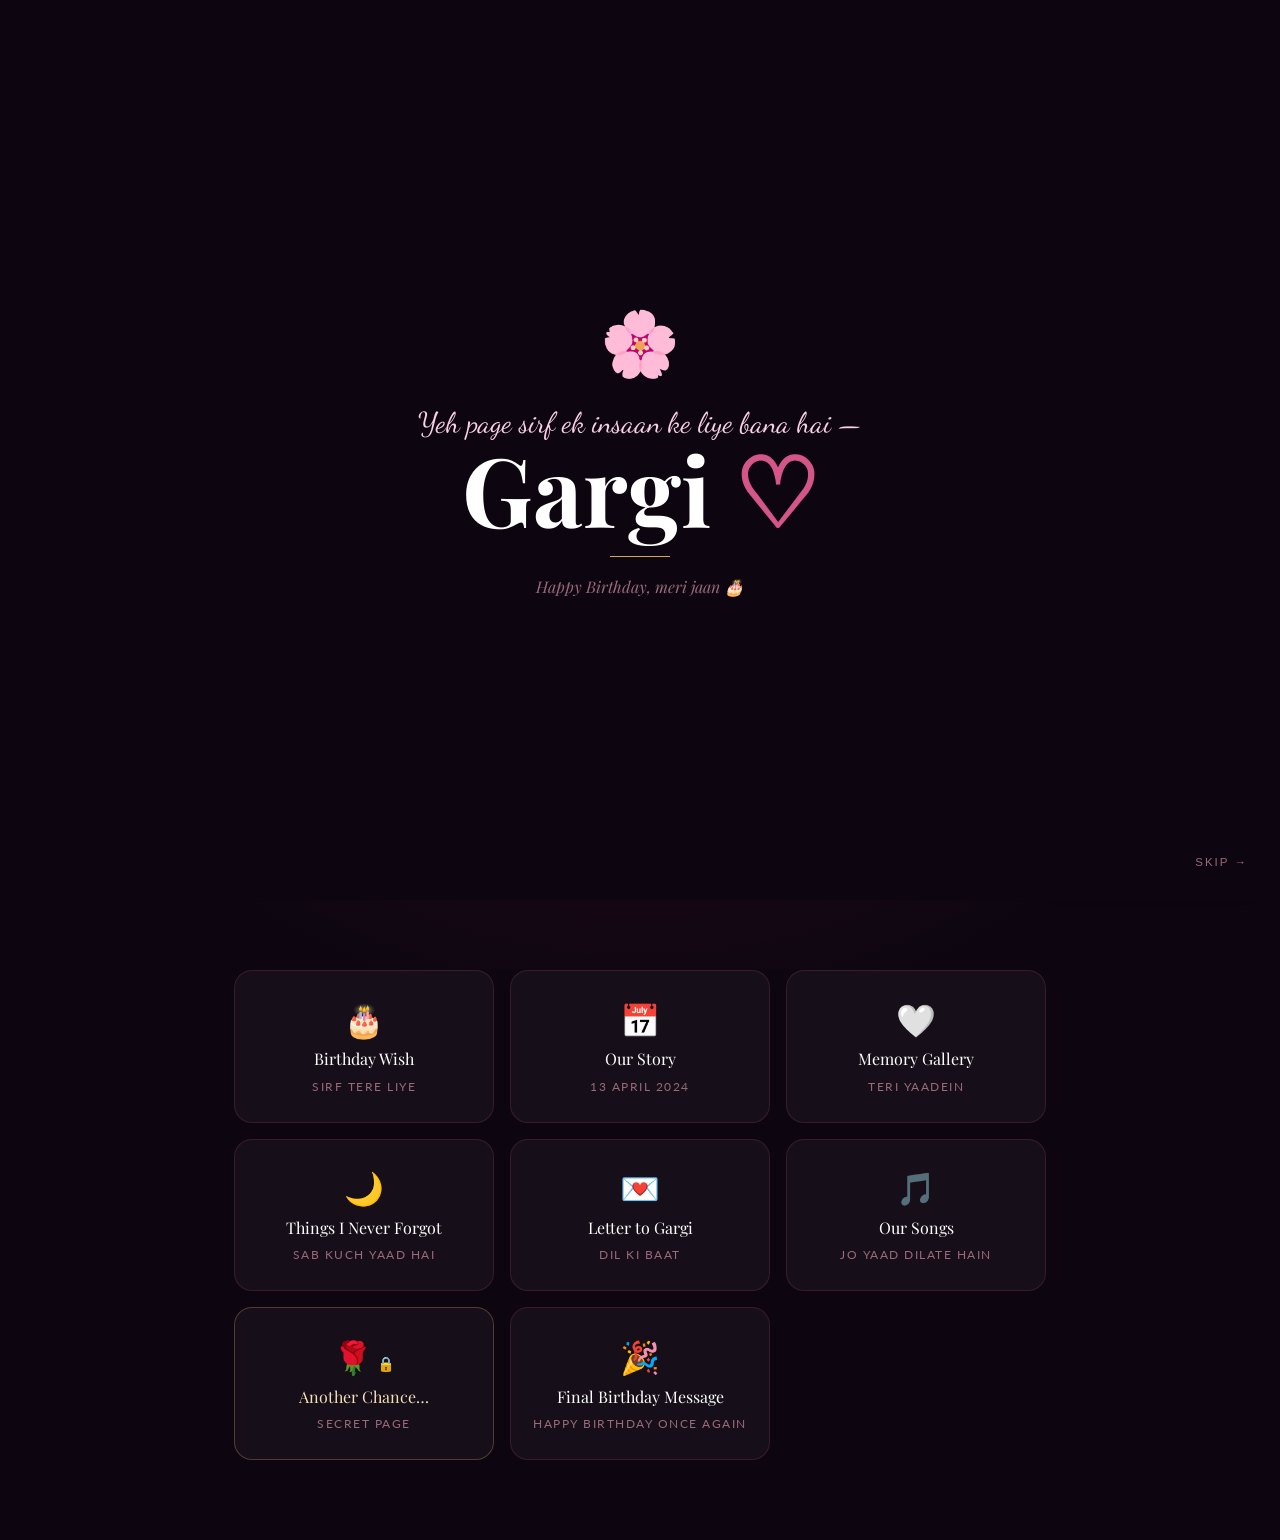
==== index.html @ 73958ab3 "Add files via upload" ====
<!DOCTYPE html>
<html lang="en">
<head>
<meta charset="UTF-8">
<meta name="viewport" content="width=device-width, initial-scale=1.0">
<script src="gate.js"></script>
<title>For Gargi 🌸</title>
<link rel="stylesheet" href="style.css">
<style>
/* ── INTRO SPLASH ── */
#intro {
  position: fixed; inset: 0; z-index: 9999;
  background: #0d0610;
  display: flex; flex-direction: column;
  align-items: center; justify-content: center;
  text-align: center;
  transition: opacity 0.8s ease;
}

#intro.hide { opacity: 0; pointer-events: none; }

.intro-emoji {
  font-size: 4rem;
  animation: float 2s ease-in-out infinite;
  display: block;
  margin-bottom: 1.5rem;
}

.intro-text {
  font-family: 'Dancing Script', cursive;
  font-size: clamp(1.2rem, 4vw, 1.8rem);
  color: var(--rose-light);
  opacity: 0;
  animation: fadeUp 1s 0.5s forwards;
}

.intro-name {
  font-family: 'Playfair Display', serif;
  font-size: clamp(3rem, 10vw, 6rem);
  color: #fff;
  line-height: 1;
  opacity: 0;
  animation: fadeUp 1s 1s forwards;
}

.intro-name em { color: var(--rose); font-style: normal; }

.intro-line {
  width: 60px; height: 1px;
  background: var(--gold);
  margin: 1.2rem auto;
  opacity: 0;
  animation: fadeUp 0.8s 1.5s forwards;
}

.intro-sub {
  font-family: 'Playfair Display', serif;
  font-style: italic;
  color: var(--text-muted);
  font-size: clamp(0.85rem, 2vw, 1rem);
  opacity: 0;
  animation: fadeUp 0.8s 1.8s forwards;
}

.intro-skip {
  position: absolute;
  bottom: 2rem; right: 2rem;
  font-size: 0.72rem;
  letter-spacing: 2px;
  text-transform: uppercase;
  color: var(--text-muted);
  cursor: pointer;
  opacity: 0;
  animation: fadeUp 0.8s 2s forwards;
  background: none; border: none;
  transition: color 0.2s;
}
.intro-skip:hover { color: var(--rose-light); }

/* ── HOME HERO ── */
#home-hero {
  min-height: 100vh;
  display: flex; flex-direction: column;
  align-items: center; justify-content: center;
  text-align: center;
  padding: 5rem 1.5rem 3rem;
  background: radial-gradient(ellipse at 50% 55%, #2a0a1c 0%, #0d0610 65%);
}

.hero-icon { font-size: 3.5rem; animation: float 3s ease-in-out infinite; margin-bottom: 1.2rem; display: block; }

.hero-tag {
  font-family: 'Dancing Script', cursive;
  color: var(--gold);
  font-size: 1.1rem;
  letter-spacing: 2px;
  margin-bottom: 0.4rem;
}

.hero-h1 {
  font-family: 'Playfair Display', serif;
  font-size: clamp(2.8rem, 8vw, 5.5rem);
  color: #fff;
  line-height: 1.1;
  margin-bottom: 0.5rem;
}

.hero-h1 span { color: var(--rose); }

.hero-p {
  font-family: 'Playfair Display', serif;
  font-style: italic;
  color: var(--text-muted);
  font-size: clamp(0.95rem, 2.2vw, 1.15rem);
  max-width: 440px;
  line-height: 1.8;
  margin: 0.8rem auto 2rem;
}

/* ── COUNTDOWN ── */
.countdown-wrap {
  margin: 0 auto 2.2rem;
  max-width: 460px;
}

.countdown-label {
  font-family: 'Dancing Script', cursive;
  color: var(--gold);
  font-size: 1.05rem;
  letter-spacing: 1px;
  margin-bottom: 0.9rem;
}

.countdown-grid {
  display: flex;
  justify-content: center;
  gap: 0.7rem;
  flex-wrap: wrap;
}

.cd-box {
  background: var(--card);
  border: 1px solid var(--border);
  border-radius: 16px;
  padding: 0.9rem 0.4rem;
  min-width: 72px;
  text-align: center;
  position: relative;
  overflow: hidden;
}

.cd-box::before {
  content: '';
  position: absolute; inset: 0;
  background: radial-gradient(circle at 50% 0%, rgba(212,168,90,0.12) 0%, transparent 70%);
}

.cd-num {
  font-family: 'Playfair Display', serif;
  font-size: clamp(1.6rem, 4.5vw, 2.1rem);
  color: var(--rose-light);
  line-height: 1;
  display: block;
  position: relative;
  font-variant-numeric: tabular-nums;
}

.cd-unit {
  font-size: 0.62rem;
  letter-spacing: 1.5px;
  text-transform: uppercase;
  color: var(--text-muted);
  display: block;
  margin-top: 0.35rem;
  position: relative;
}

.countdown-arrived {
  font-family: 'Playfair Display', serif;
  font-style: italic;
  color: var(--gold-light);
  font-size: 1.1rem;
  padding: 1rem;
}

@media (max-width: 480px) {
  .cd-box { min-width: 60px; padding: 0.7rem 0.3rem; }
}

/* ── MENU CARDS ── */
.menu-grid {
  display: grid;
  grid-template-columns: repeat(auto-fit, minmax(200px, 1fr));
  gap: 1rem;
  max-width: 860px;
  margin: 0 auto;
  padding: 0 1.5rem 5rem;
}

.menu-card {
  background: var(--card);
  border: 1px solid var(--border);
  border-radius: 18px;
  padding: 1.8rem 1.2rem;
  text-align: center;
  text-decoration: none;
  transition: transform 0.25s, background 0.25s, border-color 0.25s;
  display: flex; flex-direction: column;
  align-items: center; gap: 0.6rem;
  position: relative;
  overflow: hidden;
}

.menu-card::before {
  content: '';
  position: absolute; inset: 0;
  background: radial-gradient(circle at 50% 0%, rgba(212,85,138,0.15) 0%, transparent 65%);
  opacity: 0; transition: opacity 0.3s;
}

.menu-card:hover { transform: translateY(-5px); border-color: rgba(212,85,138,0.45); }
.menu-card:hover::before { opacity: 1; }

.menu-card .card-emoji { font-size: 2rem; display: block; }

.menu-card .card-title {
  font-family: 'Playfair Display', serif;
  font-size: 1rem;
  color: #fff;
  line-height: 1.3;
}

.menu-card .card-hint {
  font-size: 0.72rem;
  letter-spacing: 1.5px;
  text-transform: uppercase;
  color: var(--text-muted);
}

.menu-card.secret { border-color: rgba(212,168,90,0.3); }
.menu-card.secret .card-emoji::after { content: ' 🔒'; font-size: 0.9rem; }
.menu-card.secret .card-title { color: var(--gold-light); }
</style>
</head>
<body>

<!-- INTRO SPLASH -->
<div id="intro">
  <span class="intro-emoji">🌸</span>
  <p class="intro-text">Yeh page sirf ek insaan ke liye bana hai —</p>
  <h1 class="intro-name">Gargi <em>♡</em></h1>
  <div class="intro-line"></div>
  <p class="intro-sub">Happy Birthday, meri jaan 🎂</p>
  <button class="intro-skip" onclick="skipIntro()">Skip →</button>
</div>

<canvas id="petal-canvas"></canvas>
<canvas id="fireworks-canvas" style="position:fixed;inset:0;z-index:999;display:none;pointer-events:none;"></canvas>

<nav>
  <a class="nav-logo" href="index.html">G ♡</a>
  <ul class="nav-links">
    <li><a href="index.html">Home</a></li>
    <li><a href="birthday.html">Birthday 🎂</a></li>
    <li><a href="timeline.html">Our Story</a></li>
    <li><a href="memories.html">Memories</a></li>
    <li><a href="forgot.html">Never Forgot</a></li>
    <li><a href="letter.html">Letter 💌</a></li>
    <li><a href="songs.html">Our Songs 🎵</a></li>
    <li><a href="chance.html" class="locked">Another Chance</a></li>
    <li><a href="finale.html">Finale 🎉</a></li>
  </ul>
</nav>

<div class="page-wrap">
  <!-- HOME HERO -->
  <section id="home-hero">
    <span class="hero-icon">🌸</span>
    <p class="hero-tag">Sirf tere liye</p>
    <h1 class="hero-h1">Happy Birthday<br><span>Gargi</span> 🎂</h1>
    <p class="hero-p">"Kuch baatein kehne ke liye alfaaz nahi hote — toh maine yeh pura page bana diya. Sirf tere liye, Adi ki taraf se."</p>

    <div class="countdown-wrap" id="countdown-wrap">
      <p class="countdown-label">⏳ Teri birthday tak —</p>
      <div class="countdown-grid" id="countdown-grid">
        <div class="cd-box"><span class="cd-num" id="cd-days">--</span><span class="cd-unit">Days</span></div>
        <div class="cd-box"><span class="cd-num" id="cd-hours">--</span><span class="cd-unit">Hours</span></div>
        <div class="cd-box"><span class="cd-num" id="cd-mins">--</span><span class="cd-unit">Mins</span></div>
        <div class="cd-box"><span class="cd-num" id="cd-secs">--</span><span class="cd-unit">Secs</span></div>
      </div>
    </div>

    <a href="birthday.html" class="btn btn-primary">Shuru Karte Hain ↓</a>
  </section>

  <!-- MENU GRID -->
  <div class="menu-grid">
    <a href="birthday.html" class="menu-card reveal">
      <span class="card-emoji">🎂</span>
      <span class="card-title">Birthday Wish</span>
      <span class="card-hint">Sirf tere liye</span>
    </a>
    <a href="timeline.html" class="menu-card reveal">
      <span class="card-emoji">📅</span>
      <span class="card-title">Our Story</span>
      <span class="card-hint">13 April 2024</span>
    </a>
    <a href="memories.html" class="menu-card reveal">
      <span class="card-emoji">🤍</span>
      <span class="card-title">Memory Gallery</span>
      <span class="card-hint">Teri yaadein</span>
    </a>
    <a href="forgot.html" class="menu-card reveal">
      <span class="card-emoji">🌙</span>
      <span class="card-title">Things I Never Forgot</span>
      <span class="card-hint">Sab kuch yaad hai</span>
    </a>
    <a href="letter.html" class="menu-card reveal">
      <span class="card-emoji">💌</span>
      <span class="card-title">Letter to Gargi</span>
      <span class="card-hint">Dil ki baat</span>
    </a>
    <a href="songs.html" class="menu-card reveal">
      <span class="card-emoji">🎵</span>
      <span class="card-title">Our Songs</span>
      <span class="card-hint">Jo yaad dilate hain</span>
    </a>
    <a href="chance.html" class="menu-card secret reveal">
      <span class="card-emoji">🌹</span>
      <span class="card-title">Another Chance…</span>
      <span class="card-hint">Secret page</span>
    </a>
    <a href="finale.html" class="menu-card reveal">
      <span class="card-emoji">🎉</span>
      <span class="card-title">Final Birthday Message</span>
      <span class="card-hint">Happy Birthday once again</span>
    </a>
  </div>
</div>

<script src="shared.js"></script>
<script>
  // Auto-dismiss intro after 3.5s
  let dismissed = false;
  function skipIntro() {
    if (dismissed) return;
    dismissed = true;
    document.getElementById('intro').classList.add('hide');
    setTimeout(() => { document.getElementById('intro').remove(); }, 900);
    launchFireworks('fireworks-canvas', 2500);
  }
  setTimeout(skipIntro, 3800);

  // ── BIRTHDAY COUNTDOWN ──
  (function () {
    const TARGET = new Date(2026, 6, 17, 0, 0, 0); // 17 July 2026, midnight local time

    const daysEl  = document.getElementById('cd-days');
    const hoursEl = document.getElementById('cd-hours');
    const minsEl  = document.getElementById('cd-mins');
    const secsEl  = document.getElementById('cd-secs');
    const wrap    = document.getElementById('countdown-wrap');
    const grid    = document.getElementById('countdown-grid');

    function pad(n) { return String(n).padStart(2, '0'); }

    function tick() {
      const now  = new Date();
      const diff = TARGET - now;

      if (diff <= 0) {
        grid.innerHTML = '';
        const msg = document.createElement('p');
        msg.className = 'countdown-arrived';
        msg.textContent = '🎉 Aaj hi hai woh din — Happy Birthday Gargi! 🎂';
        wrap.querySelector('.countdown-label').textContent = '';
        wrap.appendChild(msg);
        clearInterval(timer);
        return;
      }

      const days  = Math.floor(diff / 86400000);
      const hours = Math.floor((diff % 86400000) / 3600000);
      const mins  = Math.floor((diff % 3600000) / 60000);
      const secs  = Math.floor((diff % 60000) / 1000);

      daysEl.textContent  = days;
      hoursEl.textContent = pad(hours);
      minsEl.textContent  = pad(mins);
      secsEl.textContent  = pad(secs);
    }

    tick();
    const timer = setInterval(tick, 1000);
  })();
</script>
</body>
</html>
---- style.css ----
@import url('https://fonts.googleapis.com/css2?family=Playfair+Display:ital,wght@0,400;0,600;0,700;1,400;1,600&family=Lato:wght@300;400;700&family=Dancing+Script:wght@500;700&display=swap');

*, *::before, *::after { box-sizing: border-box; margin: 0; padding: 0; }

:root {
  --rose:       #d4558a;
  --rose-light: #f9d0e4;
  --rose-dark:  #8b1f4e;
  --rose-glow:  rgba(212,85,138,0.18);
  --gold:       #d4a85a;
  --gold-light: #f5e0b8;
  --cream:      #fff5f8;
  --deep:       #0d0610;
  --mid:        #180d1e;
  --card:       rgba(255,255,255,0.04);
  --border:     rgba(212,85,138,0.18);
  --text-light: #fce8f0;
  --text-muted: #9a6a7a;
  --text-body:  #e8c8d8;
}

html { scroll-behavior: smooth; }

body {
  font-family: 'Lato', sans-serif;
  background: var(--deep);
  color: var(--text-body);
  min-height: 100vh;
  overflow-x: hidden;
}

/* ── CANVAS ── */
#petal-canvas {
  position: fixed;
  inset: 0;
  pointer-events: none;
  z-index: 0;
}

/* ── NAV ── */
nav {
  position: fixed;
  top: 0; left: 0; right: 0;
  z-index: 100;
  display: flex;
  align-items: center;
  justify-content: space-between;
  padding: 0.9rem 2rem;
  background: rgba(13,6,16,0.85);
  backdrop-filter: blur(12px);
  border-bottom: 1px solid var(--border);
}

.nav-logo {
  font-family: 'Dancing Script', cursive;
  font-size: 1.4rem;
  color: var(--rose);
  text-decoration: none;
}

.nav-links {
  display: flex;
  gap: 0.4rem;
  list-style: none;
  flex-wrap: wrap;
  justify-content: flex-end;
}

.nav-links a {
  font-size: 0.72rem;
  letter-spacing: 1.5px;
  text-transform: uppercase;
  color: var(--text-muted);
  text-decoration: none;
  padding: 0.3rem 0.6rem;
  border-radius: 20px;
  transition: all 0.25s;
}

.nav-links a:hover,
.nav-links a.active {
  color: var(--rose-light);
  background: var(--rose-glow);
}

.nav-links a.locked::after { content: ' 🔒'; }

/* ── MAIN WRAPPER ── */
.page-wrap {
  position: relative;
  z-index: 1;
  padding-top: 70px;
}

/* ── HERO / PAGE HEADERS ── */
.page-hero {
  min-height: 42vh;
  display: flex;
  flex-direction: column;
  align-items: center;
  justify-content: center;
  text-align: center;
  padding: 3rem 1.5rem 2rem;
}

.eyebrow {
  font-family: 'Dancing Script', cursive;
  font-size: 1.05rem;
  color: var(--gold);
  letter-spacing: 2px;
  margin-bottom: 0.5rem;
  opacity: 0;
  animation: fadeUp 0.8s 0.2s forwards;
}

.page-title {
  font-family: 'Playfair Display', serif;
  font-size: clamp(2.2rem, 6vw, 4rem);
  color: #fff;
  line-height: 1.15;
  opacity: 0;
  animation: fadeUp 0.8s 0.4s forwards;
}

.page-title span { color: var(--rose); }

.page-subtitle {
  font-family: 'Playfair Display', serif;
  font-style: italic;
  color: var(--text-muted);
  font-size: clamp(0.9rem, 2vw, 1.1rem);
  margin-top: 0.8rem;
  max-width: 480px;
  line-height: 1.7;
  opacity: 0;
  animation: fadeUp 0.8s 0.6s forwards;
}

.divider {
  display: flex;
  align-items: center;
  gap: 0.8rem;
  max-width: 220px;
  margin: 1.2rem auto 0;
  opacity: 0;
  animation: fadeUp 0.8s 0.8s forwards;
}

.divider::before, .divider::after {
  content: '';
  flex: 1;
  height: 1px;
  background: var(--rose);
  opacity: 0.35;
}

.divider span { font-size: 1rem; }

/* ── SECTION ── */
.section {
  max-width: 860px;
  margin: 0 auto;
  padding: 3rem 1.5rem 5rem;
}

/* ── CARDS ── */
.card {
  background: var(--card);
  border: 1px solid var(--border);
  border-radius: 18px;
  padding: 2rem;
}

/* ── BUTTONS ── */
.btn {
  display: inline-block;
  padding: 0.85rem 2.2rem;
  border-radius: 30px;
  font-family: 'Lato', sans-serif;
  font-size: 0.85rem;
  letter-spacing: 2px;
  text-transform: uppercase;
  text-decoration: none;
  cursor: pointer;
  transition: all 0.25s;
  border: none;
}

.btn-primary {
  background: var(--rose);
  color: #fff;
}

.btn-primary:hover { background: var(--rose-dark); transform: translateY(-2px); }

.btn-outline {
  background: transparent;
  color: var(--rose-light);
  border: 1px solid var(--rose);
}

.btn-outline:hover { background: var(--rose-glow); transform: translateY(-2px); }

.btn-gold {
  background: transparent;
  color: var(--gold-light);
  border: 1px solid var(--gold);
}

.btn-gold:hover { background: rgba(212,168,90,0.12); transform: translateY(-2px); }

/* ── SCROLL REVEAL ── */
.reveal {
  opacity: 0;
  transform: translateY(28px);
  transition: opacity 0.65s ease, transform 0.65s ease;
}

.reveal.vis { opacity: 1; transform: translateY(0); }

/* ── ANIMATIONS ── */
@keyframes fadeUp {
  from { opacity: 0; transform: translateY(18px); }
  to   { opacity: 1; transform: translateY(0); }
}

@keyframes float {
  0%, 100% { transform: translateY(0px); }
  50%       { transform: translateY(-10px); }
}

@keyframes pulse-glow {
  0%, 100% { box-shadow: 0 0 12px rgba(212,85,138,0.3); }
  50%       { box-shadow: 0 0 28px rgba(212,85,138,0.6); }
}

@keyframes spin-slow { to { transform: rotate(360deg); } }

/* ── NAV FOOTER ── */
.page-nav-footer {
  text-align: center;
  padding: 3rem 1.5rem 4rem;
  border-top: 1px solid var(--border);
  display: flex;
  flex-direction: column;
  align-items: center;
  gap: 1rem;
}

.page-nav-footer p {
  font-family: 'Playfair Display', serif;
  font-style: italic;
  color: var(--text-muted);
  font-size: 0.9rem;
}

/* ── MOBILE ── */
@media (max-width: 640px) {
  .nav-links { display: none; }
  nav { justify-content: center; }
}
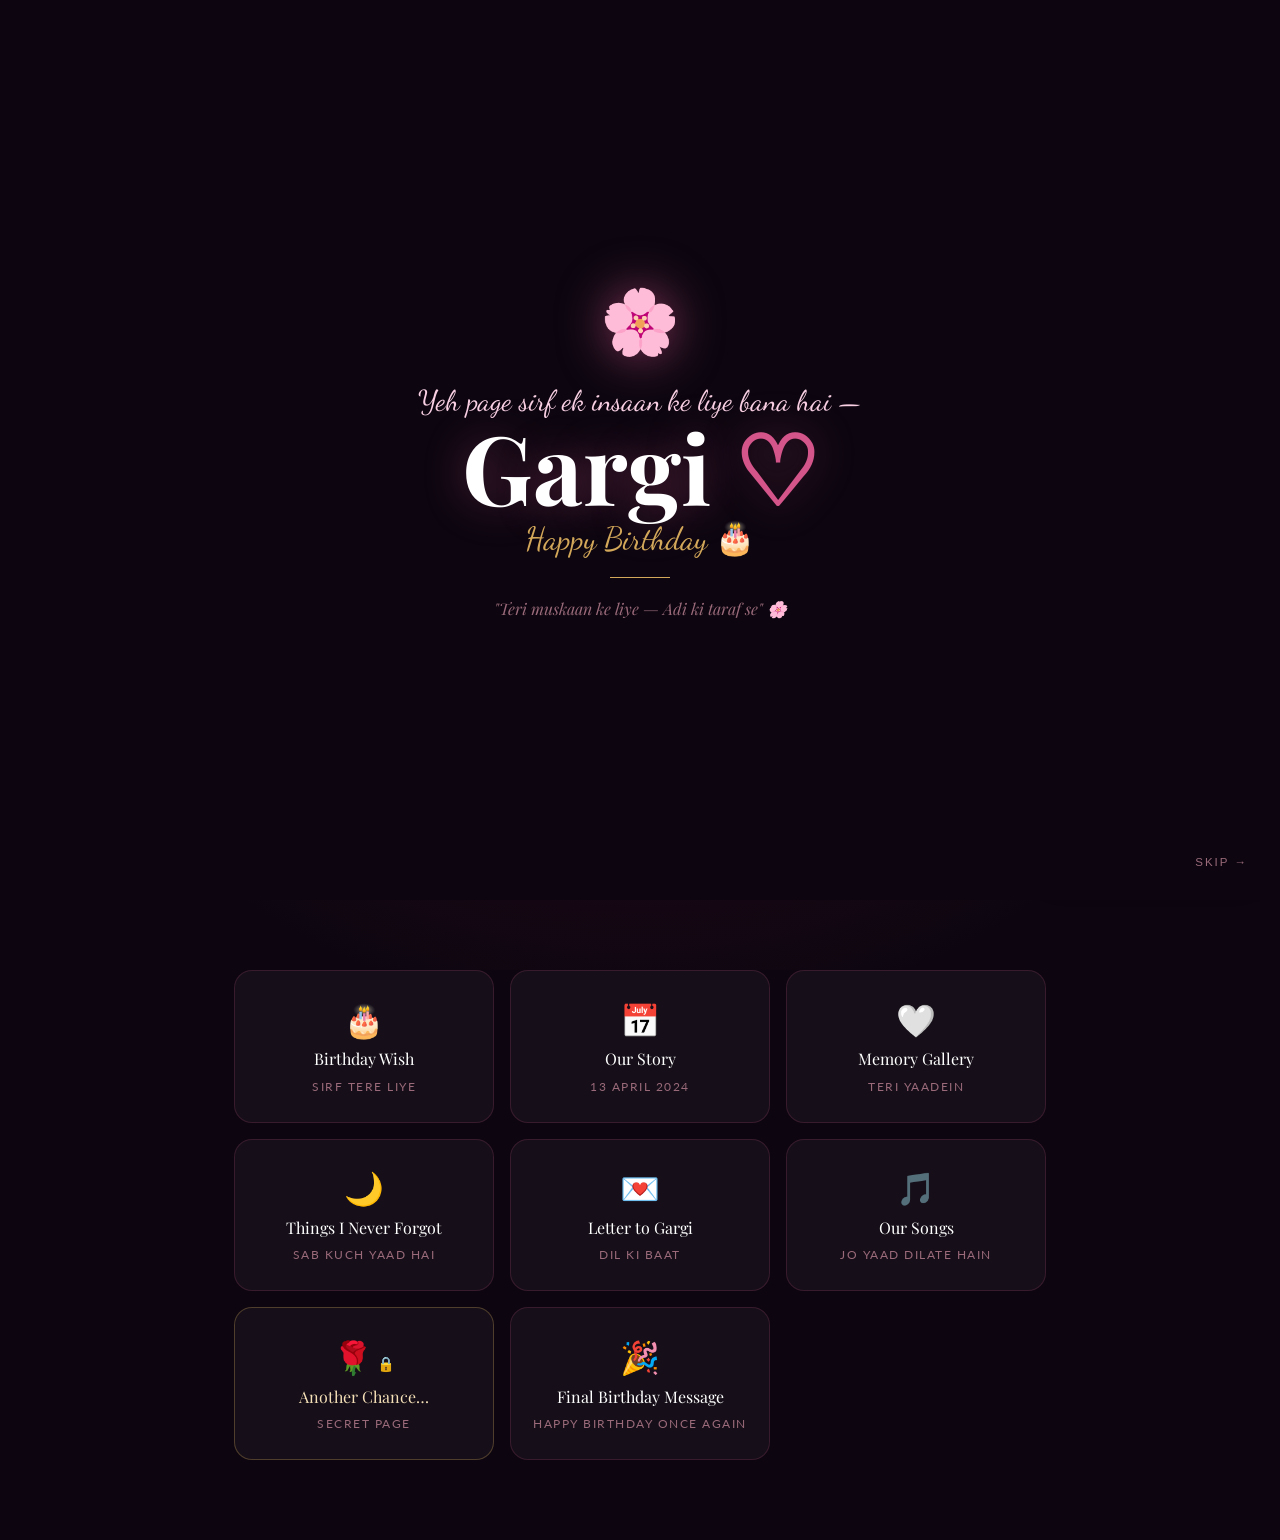
==== commit 9dd98e2b: "Add files via upload" ====
--- a/index.html
+++ b/index.html
@@ -15,15 +15,34 @@
   align-items: center; justify-content: center;
   text-align: center;
   transition: opacity 0.8s ease;
+  overflow: hidden;
 }
 
 #intro.hide { opacity: 0; pointer-events: none; }
+
+/* Petal rain behind splash text */
+.intro-petal {
+  position: absolute;
+  font-size: 1.4rem;
+  pointer-events: none;
+  animation: petal-fall linear forwards;
+  opacity: 0;
+}
+
+@keyframes petal-fall {
+  0%   { transform: translateY(-60px) rotate(0deg); opacity: 0; }
+  10%  { opacity: 1; }
+  90%  { opacity: 0.7; }
+  100% { transform: translateY(110vh) rotate(360deg); opacity: 0; }
+}
 
 .intro-emoji {
   font-size: 4rem;
   animation: float 2s ease-in-out infinite;
   display: block;
   margin-bottom: 1.5rem;
+  position: relative;
+  filter: drop-shadow(0 0 24px rgba(212,85,138,0.6));
 }
 
 .intro-text {
@@ -32,6 +51,7 @@
   color: var(--rose-light);
   opacity: 0;
   animation: fadeUp 1s 0.5s forwards;
+  position: relative;
 }
 
 .intro-name {
@@ -41,9 +61,21 @@
   line-height: 1;
   opacity: 0;
   animation: fadeUp 1s 1s forwards;
+  position: relative;
+  text-shadow: 0 0 40px rgba(212,85,138,0.4);
 }
 
 .intro-name em { color: var(--rose); font-style: normal; }
+
+.intro-subtitle {
+  font-family: 'Dancing Script', cursive;
+  font-size: clamp(1.4rem, 3.5vw, 2rem);
+  color: var(--gold);
+  opacity: 0;
+  animation: fadeUp 1s 1.4s forwards;
+  position: relative;
+  margin-top: 0.3rem;
+}
 
 .intro-line {
   width: 60px; height: 1px;
@@ -60,6 +92,7 @@
   font-size: clamp(0.85rem, 2vw, 1rem);
   opacity: 0;
   animation: fadeUp 0.8s 1.8s forwards;
+  position: relative;
 }
 
 .intro-skip {
@@ -76,6 +109,25 @@
   transition: color 0.2s;
 }
 .intro-skip:hover { color: var(--rose-light); }
+
+/* ── PARALLAX STARFIELD ── */
+#parallax-stars {
+  position: fixed; inset: 0;
+  pointer-events: none;
+  z-index: 0;
+  overflow: hidden;
+}
+.p-star {
+  position: absolute;
+  border-radius: 50%;
+  background: #fff;
+  opacity: 0;
+  animation: star-twinkle ease-in-out infinite;
+}
+@keyframes star-twinkle {
+  0%, 100% { opacity: 0.1; transform: scale(1); }
+  50% { opacity: 0.7; transform: scale(1.3); }
+}
 
 /* ── HOME HERO ── */
 #home-hero {
@@ -246,15 +298,18 @@
 
 <!-- INTRO SPLASH -->
 <div id="intro">
+  <div id="intro-petals"></div>
   <span class="intro-emoji">🌸</span>
   <p class="intro-text">Yeh page sirf ek insaan ke liye bana hai —</p>
   <h1 class="intro-name">Gargi <em>♡</em></h1>
+  <p class="intro-subtitle">Happy Birthday 🎂</p>
   <div class="intro-line"></div>
-  <p class="intro-sub">Happy Birthday, meri jaan 🎂</p>
+  <p class="intro-sub">"Teri muskaan ke liye — Adi ki taraf se" 🌸</p>
   <button class="intro-skip" onclick="skipIntro()">Skip →</button>
 </div>
 
 <canvas id="petal-canvas"></canvas>
+<div id="parallax-stars"></div>
 <canvas id="fireworks-canvas" style="position:fixed;inset:0;z-index:999;display:none;pointer-events:none;"></canvas>
 
 <nav>
@@ -351,6 +406,70 @@
   }
   setTimeout(skipIntro, 3800);
 
+  // ── SPLASH PETAL RAIN ──
+  (function () {
+    const container = document.getElementById('intro-petals');
+    const emojis = ['🌸','🌺','✨','💕','🌷','🎀'];
+    function spawnPetal() {
+      const el = document.createElement('span');
+      el.className = 'intro-petal';
+      el.textContent = emojis[Math.floor(Math.random() * emojis.length)];
+      el.style.left = Math.random() * 100 + 'vw';
+      el.style.top = '-60px';
+      const dur = 3 + Math.random() * 3;
+      el.style.animationDuration = dur + 's';
+      el.style.animationDelay = Math.random() * 1 + 's';
+      el.style.fontSize = (1 + Math.random()) + 'rem';
+      container.appendChild(el);
+      setTimeout(() => el.remove(), (dur + 1.5) * 1000);
+    }
+    const petalInterval = setInterval(spawnPetal, 220);
+    setTimeout(() => clearInterval(petalInterval), 4000);
+  })();
+
+  // ── PARALLAX STARFIELD ──
+  (function () {
+    const container = document.getElementById('parallax-stars');
+    if (!container) return;
+    const STAR_COUNT = 80;
+    const stars = [];
+    for (let i = 0; i < STAR_COUNT; i++) {
+      const star = document.createElement('div');
+      star.className = 'p-star';
+      const size = 1 + Math.random() * 2.5;
+      star.style.cssText = `
+        width:${size}px; height:${size}px;
+        left:${Math.random()*100}%;
+        top:${Math.random()*100}%;
+        animation-duration:${2 + Math.random()*3}s;
+        animation-delay:${Math.random()*3}s;
+      `;
+      container.appendChild(star);
+      stars.push({ el: star, baseX: parseFloat(star.style.left), baseY: parseFloat(star.style.top), depth: 0.02 + Math.random() * 0.06 });
+    }
+    let mx = 0, my = 0;
+    window.addEventListener('mousemove', e => {
+      mx = (e.clientX / window.innerWidth - 0.5) * 30;
+      my = (e.clientY / window.innerHeight - 0.5) * 30;
+    });
+    // Touch parallax for mobile
+    window.addEventListener('touchmove', e => {
+      const t = e.touches[0];
+      mx = (t.clientX / window.innerWidth - 0.5) * 20;
+      my = (t.clientY / window.innerHeight - 0.5) * 20;
+    }, { passive: true });
+    let rafId;
+    function animate() {
+      stars.forEach(s => {
+        const dx = mx * s.depth * 100;
+        const dy = my * s.depth * 100;
+        s.el.style.transform = `translate(${dx}px, ${dy}px)`;
+      });
+      rafId = requestAnimationFrame(animate);
+    }
+    animate();
+  })();
+
   // ── BIRTHDAY COUNTDOWN ──
   (function () {
     const TARGET = new Date(2026, 6, 17, 0, 0, 0); // 17 July 2026, midnight local time
--- a/style.css
+++ b/style.css
@@ -259,3 +259,23 @@
   .nav-links { display: none; }
   nav { justify-content: center; }
 }
+
+/* ── PARALLAX STARFIELD (shared across homepage, chance, finale) ── */
+#parallax-stars {
+  position: fixed; inset: 0;
+  pointer-events: none;
+  z-index: 0;
+  overflow: hidden;
+}
+.p-star {
+  position: absolute;
+  border-radius: 50%;
+  background: #fff;
+  opacity: 0;
+  animation: star-twinkle ease-in-out infinite;
+  will-change: transform;
+}
+@keyframes star-twinkle {
+  0%, 100% { opacity: 0.1; transform: scale(1); }
+  50% { opacity: 0.65; transform: scale(1.4); }
+}
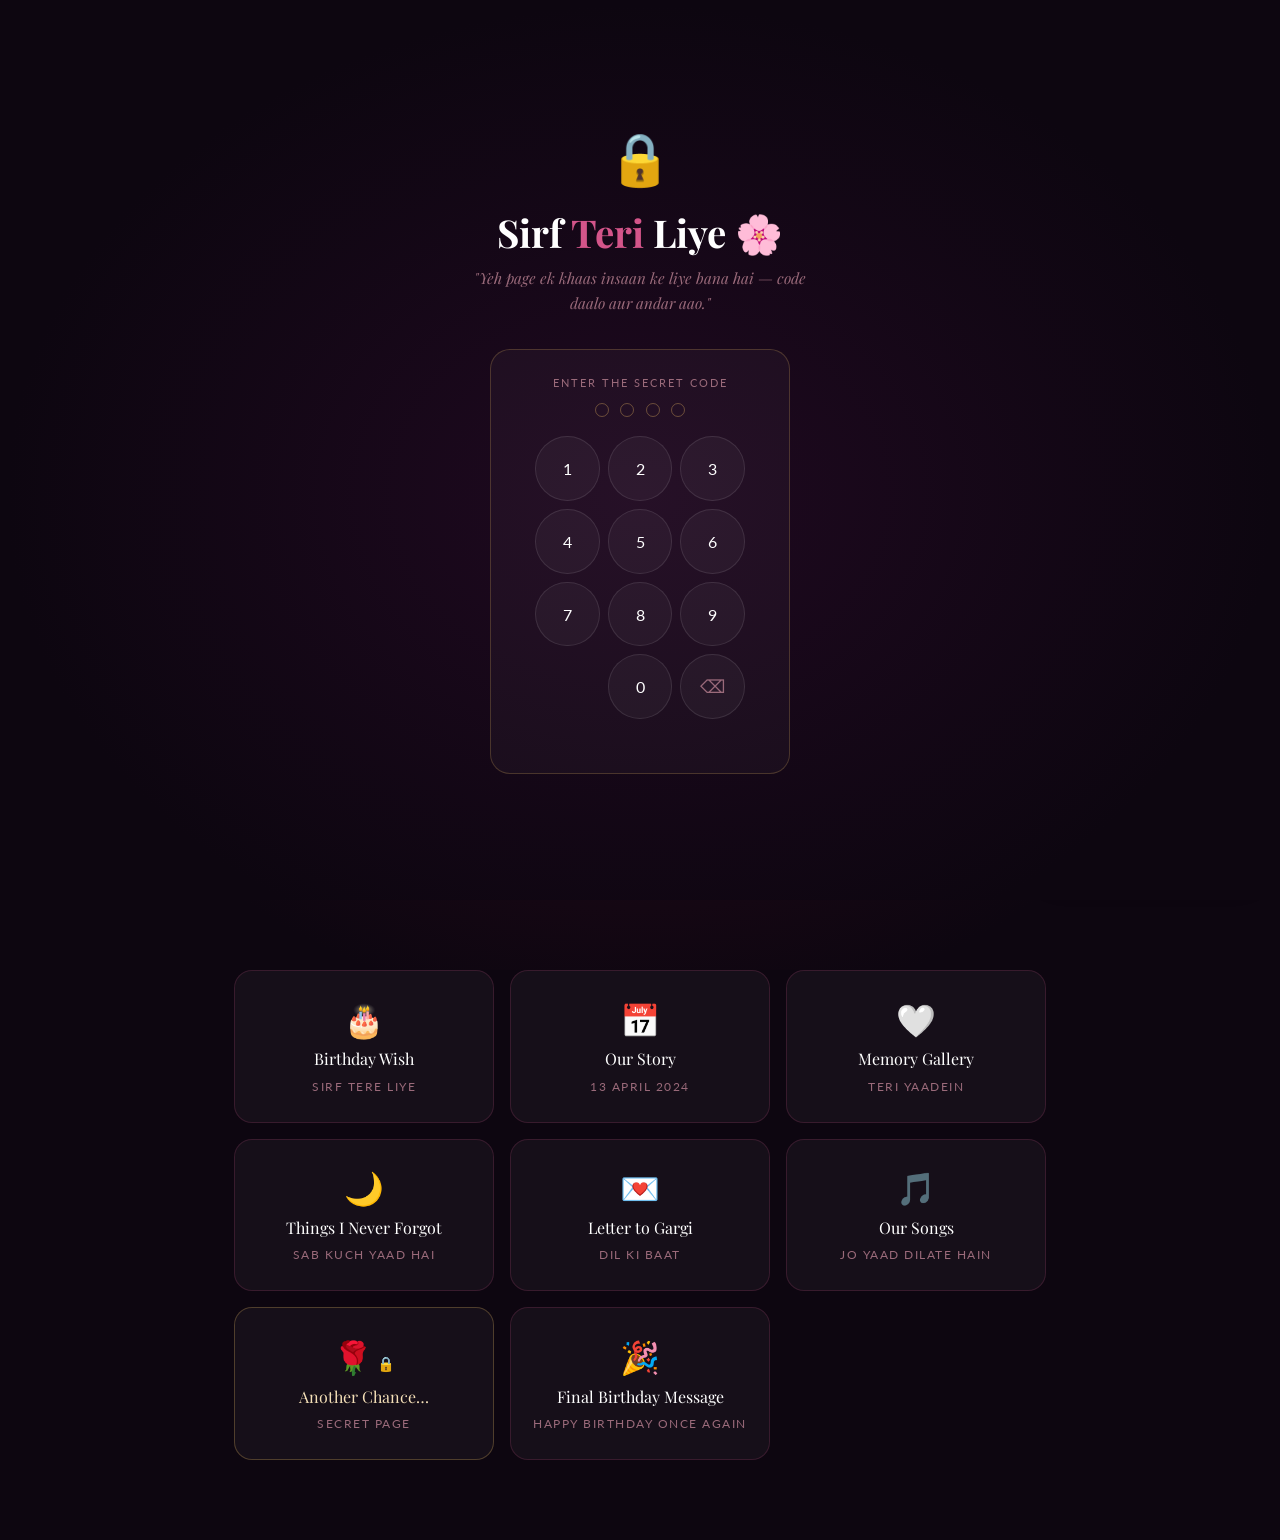
==== commit 71ab24cf: "Add files via upload" ====
--- a/index.html
+++ b/index.html
@@ -314,6 +314,8 @@
 
 <nav>
   <a class="nav-logo" href="index.html">G ♡</a>
+  <button class="hamburger" id="hamburger" onclick="toggleNav()" aria-label="Menu"><span></span><span></span><span></span></button>
+  <div class="nav-overlay" id="nav-overlay" onclick="toggleNav()"></div>
   <ul class="nav-links">
     <li><a href="index.html">Home</a></li>
     <li><a href="birthday.html">Birthday 🎂</a></li>
@@ -321,6 +323,10 @@
     <li><a href="memories.html">Memories</a></li>
     <li><a href="forgot.html">Never Forgot</a></li>
     <li><a href="letter.html">Letter 💌</a></li>
+    <li><a href="never-said.html">Never Said 🤍</a></li>
+    <li><a href="first-convo.html">First Hello 💬</a></li>
+    <li><a href="wish.html">Make a Wish 🌾</a></li>
+    <li><a href="quiz.html">Quiz 🎯</a></li>
     <li><a href="songs.html">Our Songs 🎵</a></li>
     <li><a href="chance.html" class="locked">Another Chance</a></li>
     <li><a href="finale.html">Finale 🎉</a></li>
--- a/style.css
+++ b/style.css
@@ -255,9 +255,66 @@
 }
 
 /* ── MOBILE ── */
-@media (max-width: 640px) {
-  .nav-links { display: none; }
-  nav { justify-content: center; }
+.hamburger {
+  display: none;
+  flex-direction: column;
+  gap: 5px;
+  cursor: pointer;
+  background: none;
+  border: none;
+  padding: 4px;
+  z-index: 200;
+}
+.hamburger span {
+  display: block;
+  width: 24px; height: 2px;
+  background: var(--rose-light);
+  border-radius: 2px;
+  transition: all 0.3s;
+}
+.hamburger.open span:nth-child(1) { transform: translateY(7px) rotate(45deg); }
+.hamburger.open span:nth-child(2) { opacity: 0; }
+.hamburger.open span:nth-child(3) { transform: translateY(-7px) rotate(-45deg); }
+
+@media (max-width: 768px) {
+  .hamburger { display: flex; }
+
+  .nav-links {
+    display: flex;
+    flex-direction: column;
+    position: fixed;
+    top: 0; right: -100%;
+    width: 75%; max-width: 280px;
+    height: 100vh;
+    background: rgba(13,6,16,0.98);
+    backdrop-filter: blur(16px);
+    border-left: 1px solid var(--border);
+    padding: 5rem 2rem 2rem;
+    gap: 0.2rem;
+    overflow-y: auto;
+    transition: right 0.35s cubic-bezier(0.4,0,0.2,1);
+    z-index: 150;
+  }
+
+  .nav-links.open { right: 0; }
+
+  .nav-links li { list-style: none; }
+
+  .nav-links a {
+    display: block;
+    padding: 0.75rem 0;
+    font-size: 1rem;
+    border-bottom: 1px solid rgba(212,85,138,0.08);
+  }
+
+  /* Overlay behind open menu */
+  .nav-overlay {
+    display: none;
+    position: fixed; inset: 0;
+    background: rgba(0,0,0,0.5);
+    z-index: 140;
+  }
+  .nav-overlay.open { display: block; }
 }
 
 /* ── PARALLAX STARFIELD (shared across homepage, chance, finale) ── */
